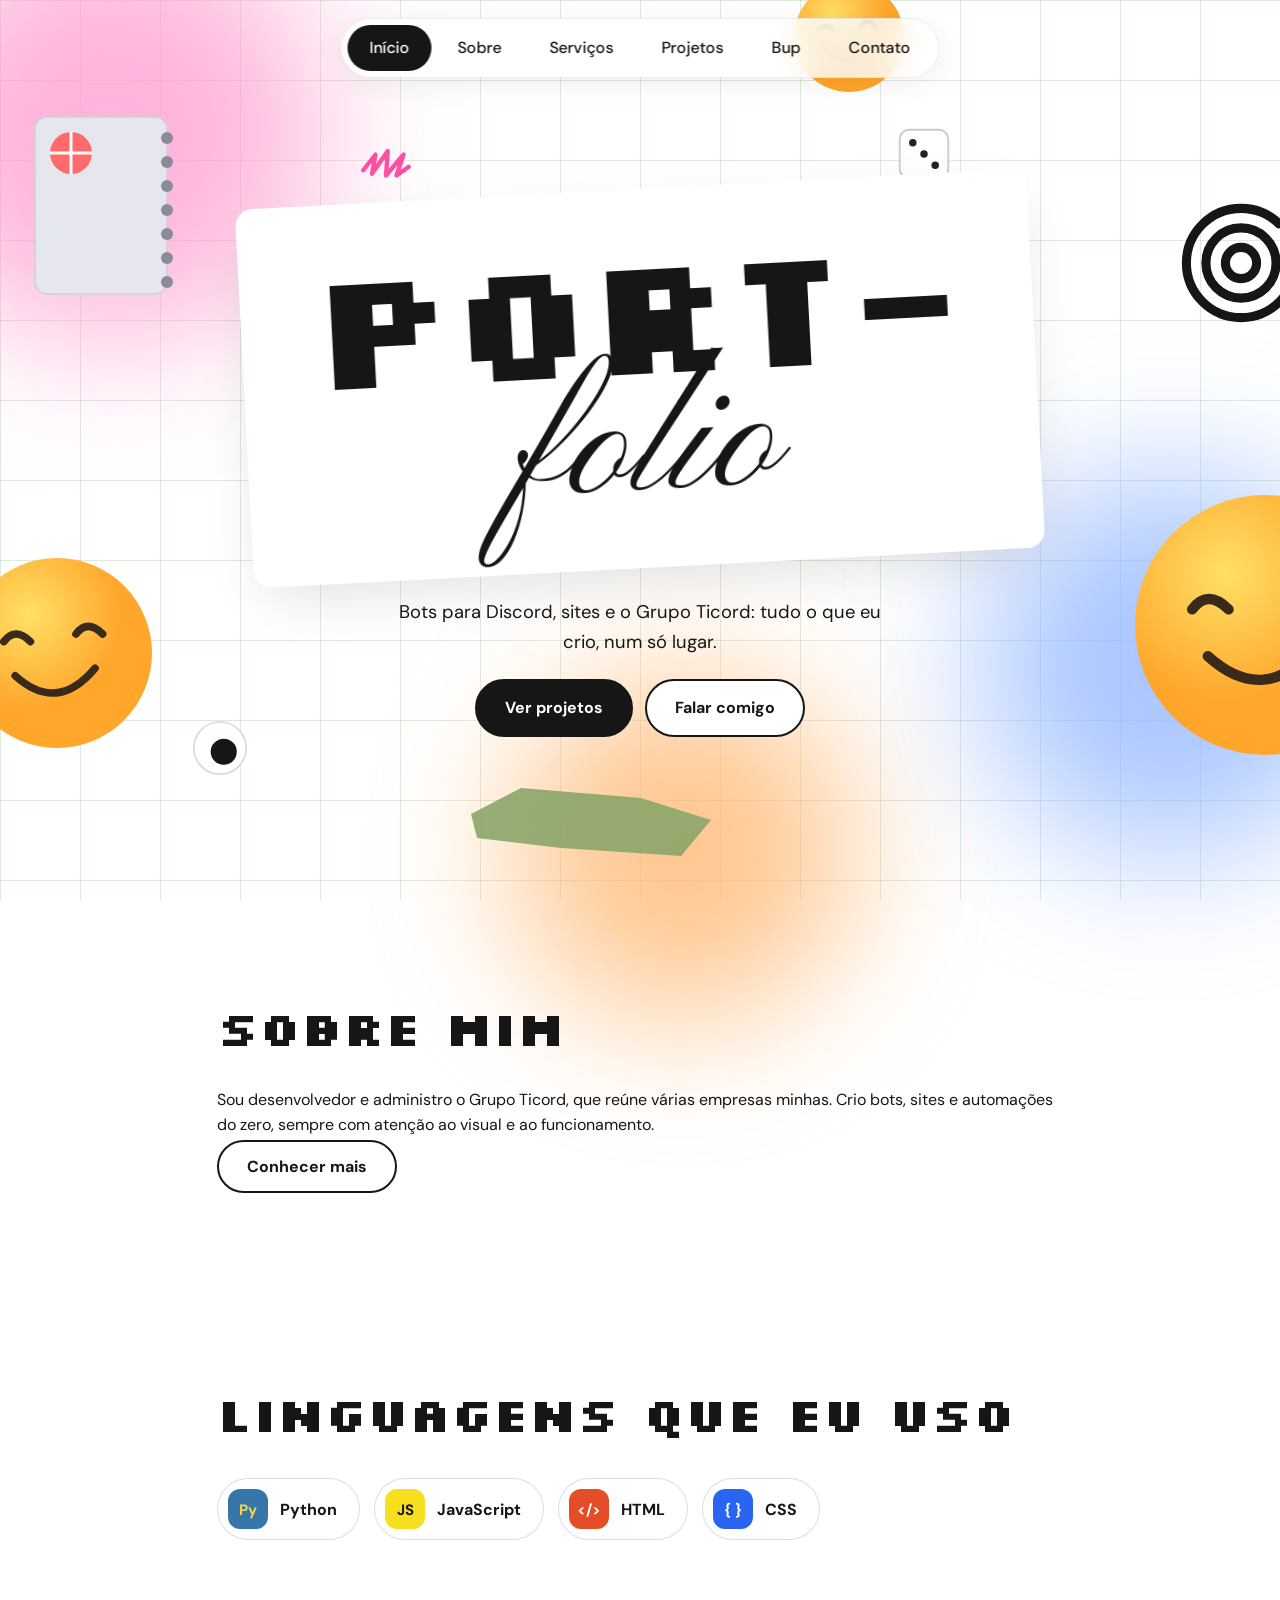
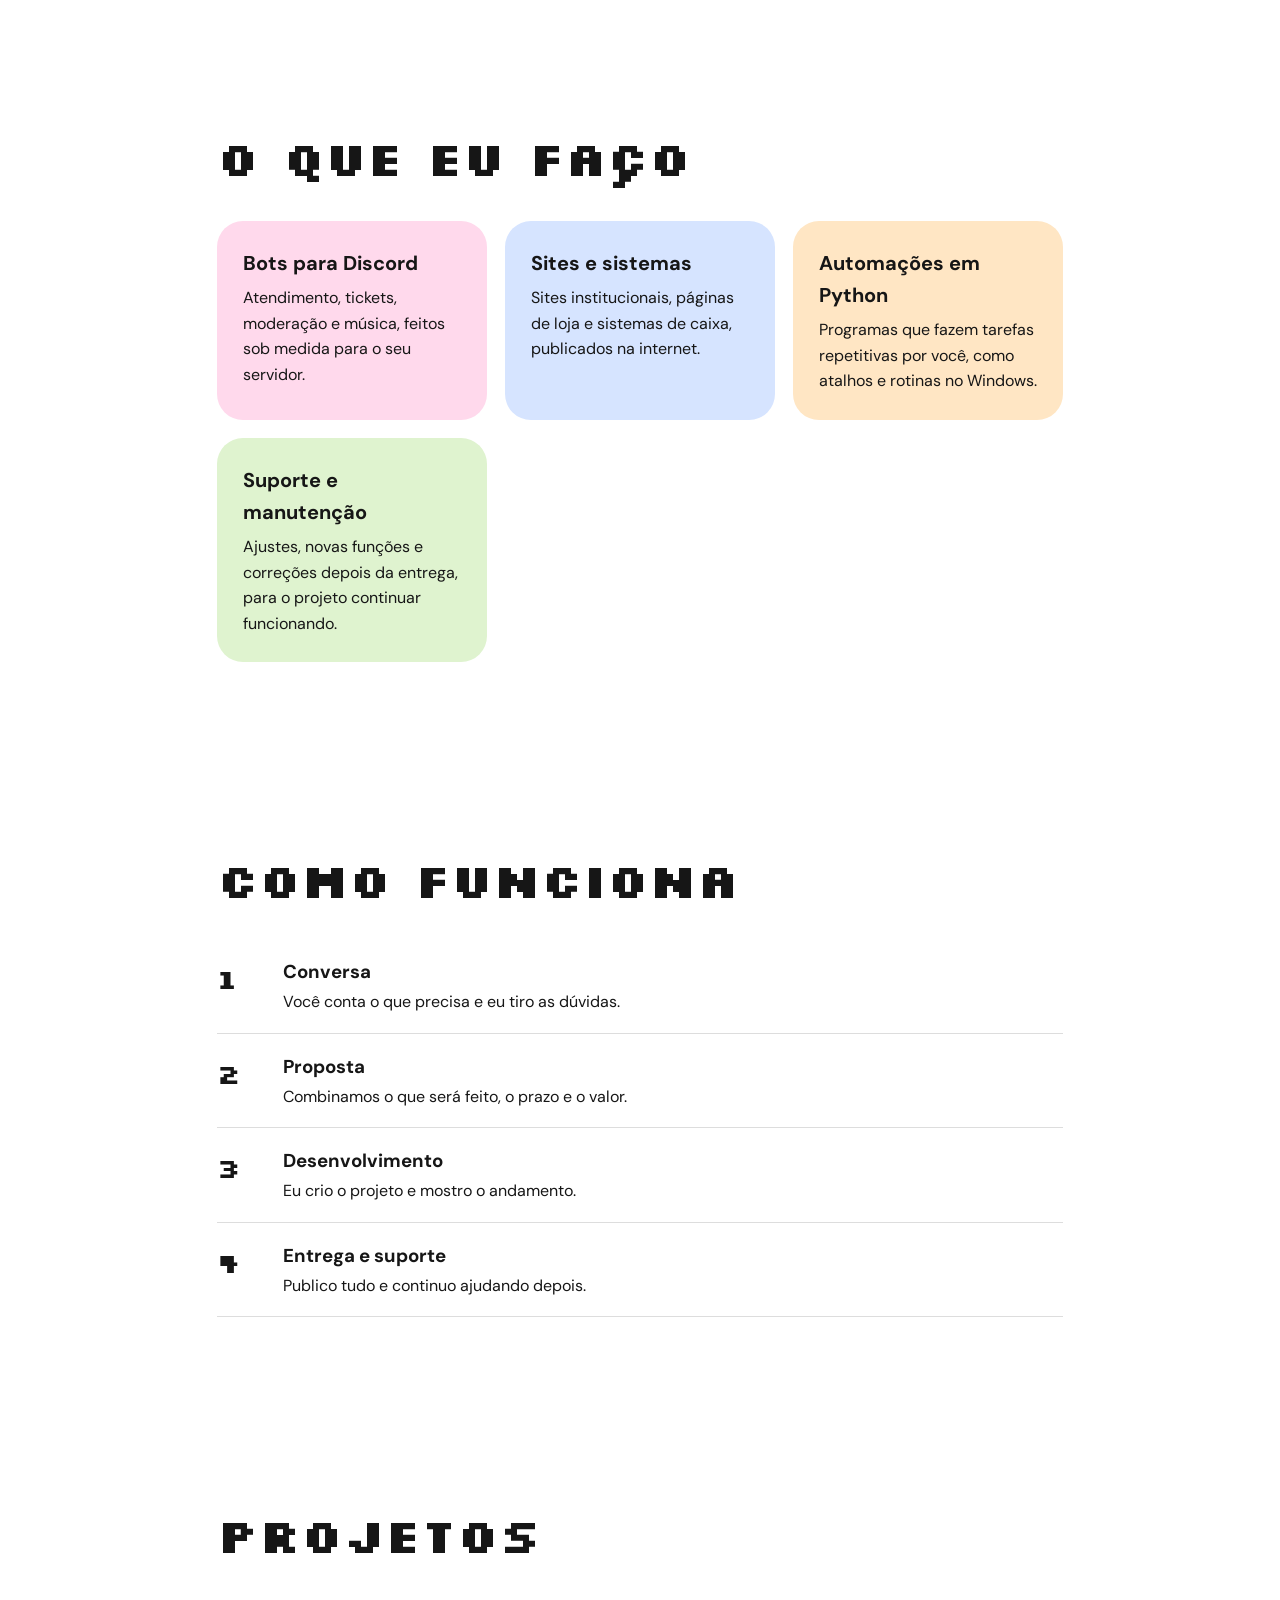
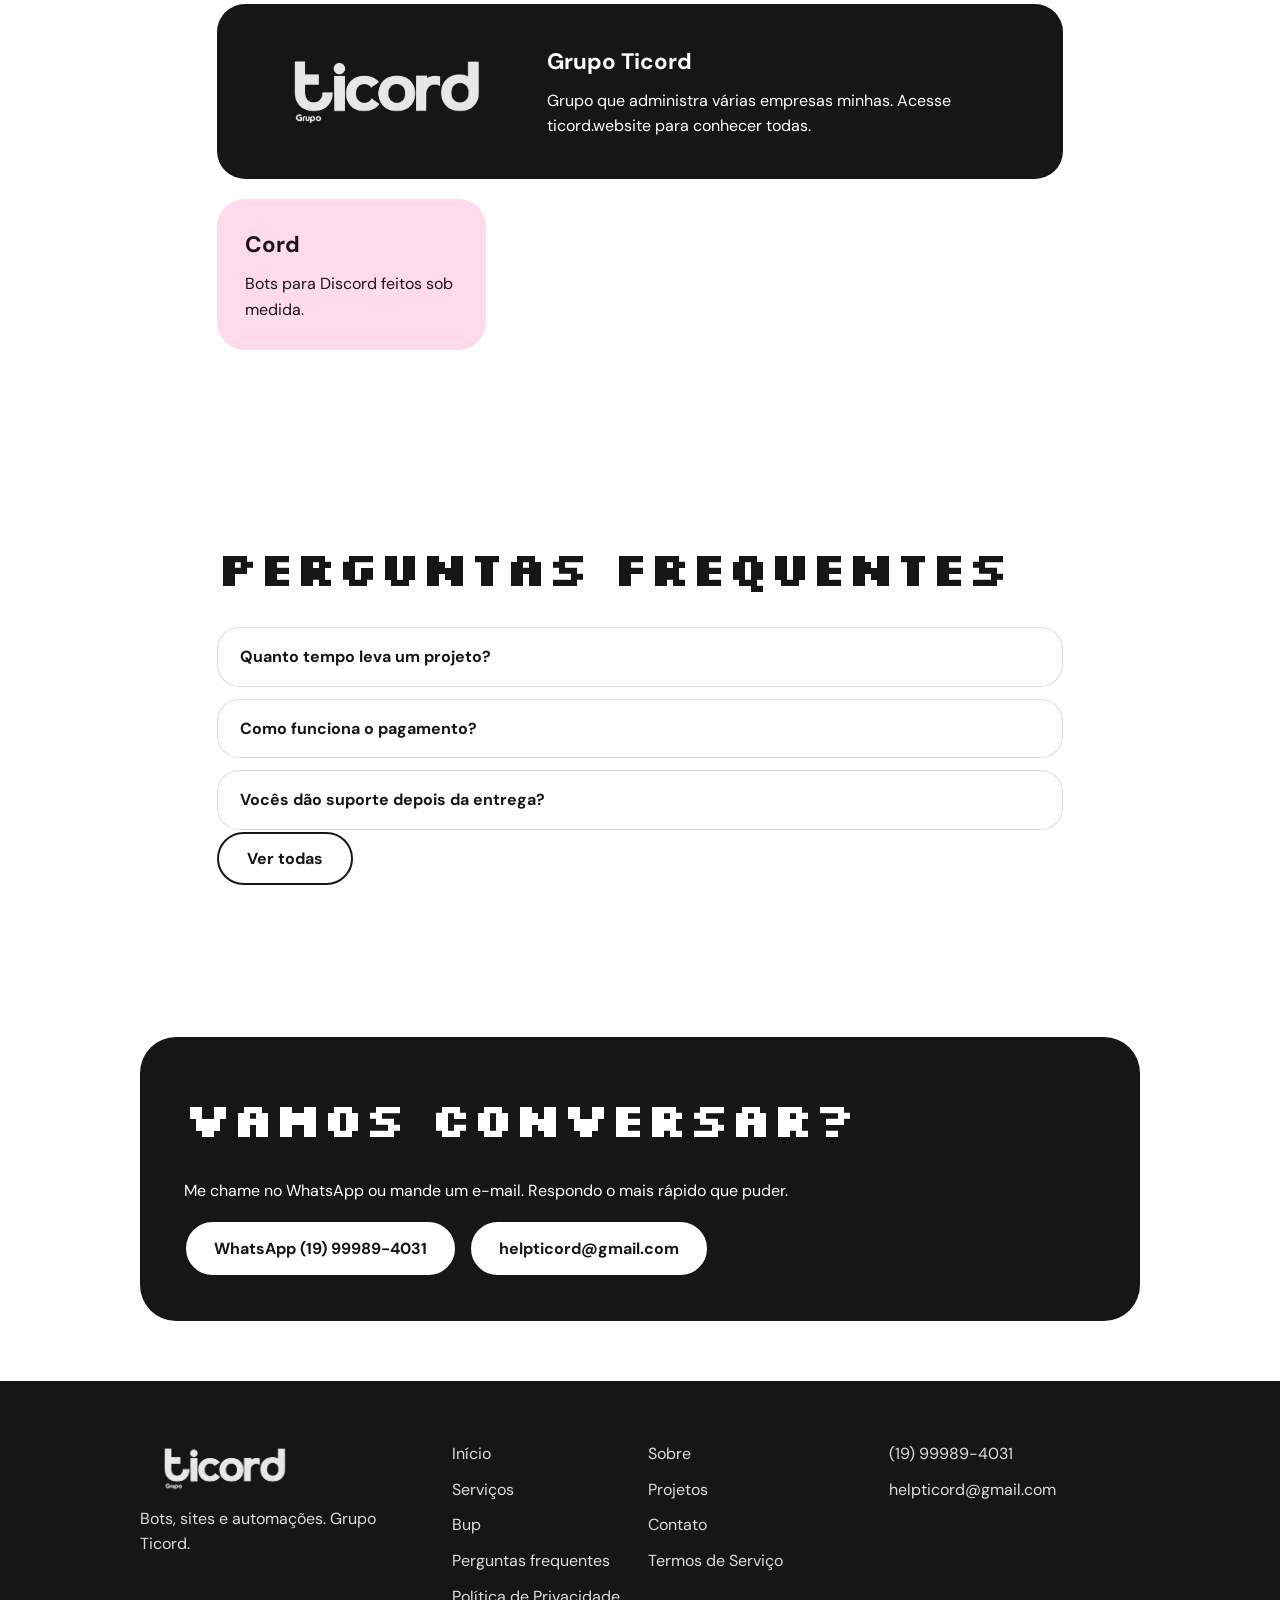
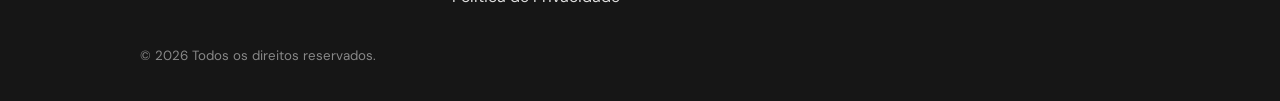
==== portfolio/index.html @ 2c202e74 "Add files via upload" ====
<!DOCTYPE html><html lang="pt-BR"><head><meta charset="utf-8"><meta name="viewport" content="width=device-width,initial-scale=1"><title>Portfólio</title><link rel="icon" type="image/svg+xml" href="favicon.svg">
<link rel="stylesheet" href="https://fonts.googleapis.com/css2?family=DM+Sans:wght@400;500;700&family=Pinyon+Script&family=Silkscreen:wght@400;700&display=swap"><link rel="stylesheet" href="style.css"></head><body>
<svg width="0" height="0" style="position:absolute"><defs><radialGradient id="gy" cx=".35" cy=".3"><stop offset="0" stop-color="#ffe066"/><stop offset="1" stop-color="#ffa62b"/></radialGradient></defs><symbol id="sm" viewBox="0 0 100 100"><circle cx="50" cy="50" r="50" fill="url(#gy)"/><g fill="none" stroke="#3a2a1a" stroke-width="4" stroke-linecap="round"><path d="M22 44q6-8 14 0M60 40q6-8 14 0M28 62q22 20 42-4"/></g></symbol></svg>
<header class="hero">
<svg class="fl" style="--w:110px;left:62%;top:-2%;--d:1.4;--t:.2s" viewBox="0 0 100 100"><use href="#sm" width="100" height="100"/></svg>
<svg class="fl" style="--w:190px;left:-3%;top:62%;--d:-1.2;--t:.4s;--r:-6deg" viewBox="0 0 100 100"><use href="#sm" width="100" height="100"/></svg>
<svg class="fl" style="--w:260px;right:-9%;top:55%;--d:1;--t:.6s" viewBox="0 0 100 100"><use href="#sm" width="100" height="100"/></svg>
<svg class="fl" style="--w:150px;left:2%;top:12%;--d:2;--t:.5s;--r:-10deg" viewBox="0 0 100 130"><rect x="6" y="6" width="88" height="118" rx="8" fill="#e6e6ee" stroke="#cfcfdc"/><g fill="#8a8a9a"><circle cx="94" cy="20" r="4"/><circle cx="94" cy="36" r="4"/><circle cx="94" cy="52" r="4"/><circle cx="94" cy="68" r="4"/><circle cx="94" cy="84" r="4"/><circle cx="94" cy="100" r="4"/><circle cx="94" cy="116" r="4"/></g><circle cx="30" cy="30" r="14" fill="#ff6b6b"/><path d="M30 16v28M16 30h28" stroke="#fff" stroke-width="2"/></svg>
<svg class="fl" style="--w:70px;left:28%;top:16%;--d:2.4;--t:.8s" viewBox="0 0 80 60"><path d="M6 30l14-18-4 22 18-26-2 28 20-24-8 24 14-10" fill="none" stroke="#ff4fa3" stroke-width="5" stroke-linecap="round" stroke-linejoin="round"/></svg>
<svg class="fl" style="--w:56px;left:70%;top:14%;--d:2;--t:.7s;--r:25deg" viewBox="0 0 60 60"><rect x="4" y="4" width="52" height="52" rx="10" fill="#fff" stroke="#ccc" stroke-width="2"/><g fill="#222"><circle cx="18" cy="18" r="4"/><circle cx="42" cy="42" r="4"/><circle cx="30" cy="30" r="4"/></g></svg>
<svg class="fl" style="--w:96px;left:68%;top:30%;--d:1.8;--t:.9s;--r:-12deg" viewBox="0 0 80 80"><rect x="6" y="6" width="68" height="68" rx="10" fill="#ffd23f" stroke="#e0a800" stroke-width="4"/><text x="40" y="58" font-size="46" font-weight="700" text-anchor="middle" fill="#fff" font-family="Silkscreen">?</text></svg>
<svg class="fl" style="--w:130px;right:-2%;top:22%;--d:-1.6;--t:1s" viewBox="0 0 100 100"><g fill="none" stroke="#161616" stroke-width="7" stroke-linecap="round"><circle cx="50" cy="50" r="42" stroke-dasharray="230 40"/><circle cx="50" cy="50" r="27"/><circle cx="50" cy="50" r="12"/></g></svg>
<svg class="fl" style="--w:56px;left:15%;top:80%;--d:2.2;--t:1.1s" viewBox="0 0 60 60"><circle cx="30" cy="30" r="28" fill="#fff" stroke="#ddd" stroke-width="2"/><circle cx="34" cy="34" r="14" fill="#161616"/></svg>
<svg class="fl" style="--w:260px;left:36%;bottom:4%;--d:1.2;--t:.9s;--r:-4deg" viewBox="0 0 260 90"><path d="M10 40l50-26 120 10 70 22-30 36-120-8-84-10z" fill="#8ba66a" opacity=".9"/></svg>
<div style="position:relative"><div class="sticker"><h1><span class="px">Port-</span><span class="sc">folio</span></h1></div>
<p class="sub">Bots para Discord, sites e o Grupo Ticord: tudo o que eu crio, num só lugar.</p>
<div class="btns"><a class="btn dk" href="projects.html">Ver projetos</a><a class="btn" href="contact.html">Falar comigo</a></div></div>
</header><section class="s"><h2>Sobre mim</h2><p>Sou desenvolvedor e administro o Grupo Ticord, que reúne várias empresas minhas. Crio bots, sites e automações do zero, sempre com atenção ao visual e ao funcionamento.</p><p><a class="btn" href="about.html">Conhecer mais</a></p></section><section class="s"><h2>Linguagens que eu uso</h2><div class="langs"><div class="lang"><svg viewBox="0 0 40 40"><rect width="40" height="40" rx="12" fill="#3776ab"/><text x="20" y="26" text-anchor="middle" font-size="15" font-weight="700" fill="#ffd43b" font-family="DM Sans">Py</text></svg>Python</div><div class="lang"><svg viewBox="0 0 40 40"><rect width="40" height="40" rx="12" fill="#f7df1e"/><text x="20" y="26" text-anchor="middle" font-size="15" font-weight="700" fill="#161616" font-family="DM Sans">JS</text></svg>JavaScript</div><div class="lang"><svg viewBox="0 0 40 40"><rect width="40" height="40" rx="12" fill="#e44d26"/><text x="20" y="26" text-anchor="middle" font-size="15" font-weight="700" fill="#fff" font-family="DM Sans">&lt;/&gt;</text></svg>HTML</div><div class="lang"><svg viewBox="0 0 40 40"><rect width="40" height="40" rx="12" fill="#2965f1"/><text x="20" y="26" text-anchor="middle" font-size="15" font-weight="700" fill="#fff" font-family="DM Sans">{ }</text></svg>CSS</div></div></section><section class="s"><h2>O que eu faço</h2><div class="g"><div class="box c1"><h3>Bots para Discord</h3><p>Atendimento, tickets, moderação e música, feitos sob medida para o seu servidor.</p></div><div class="box c2"><h3>Sites e sistemas</h3><p>Sites institucionais, páginas de loja e sistemas de caixa, publicados na internet.</p></div><div class="box c3"><h3>Automações em Python</h3><p>Programas que fazem tarefas repetitivas por você, como atalhos e rotinas no Windows.</p></div><div class="box c4"><h3>Suporte e manutenção</h3><p>Ajustes, novas funções e correções depois da entrega, para o projeto continuar funcionando.</p></div></div></section><section class="s"><h2>Como funciona</h2><div class="step"><b>1</b><div><h3>Conversa</h3><p>Você conta o que precisa e eu tiro as dúvidas.</p></div></div><div class="step"><b>2</b><div><h3>Proposta</h3><p>Combinamos o que será feito, o prazo e o valor.</p></div></div><div class="step"><b>3</b><div><h3>Desenvolvimento</h3><p>Eu crio o projeto e mostro o andamento.</p></div></div><div class="step"><b>4</b><div><h3>Entrega e suporte</h3><p>Publico tudo e continuo ajudando depois.</p></div></div></section><section class="s"><h2>Projetos</h2><div class="cards"><a class="card big" href="https://ticord.website" target="_blank" rel="noopener"><img src="ticord.png" alt="Grupo Ticord"><div><h3>Grupo Ticord</h3><p>Grupo que administra várias empresas minhas. Acesse ticord.website para conhecer todas.</p></div></a><a class="card c1" href="#"><h3>Cord</h3><p>Bots para Discord feitos sob medida.</p></a></div></section><section class="s"><h2>Perguntas frequentes</h2><details><summary>Quanto tempo leva um projeto?</summary><p>Depende do tamanho. Um bot simples pode ficar pronto em poucos dias, e um site completo leva mais tempo. O prazo é combinado antes de começar.</p></details><details><summary>Como funciona o pagamento?</summary><p>Valores e forma de pagamento são combinados na proposta, antes do início do trabalho.</p></details><details><summary>Vocês dão suporte depois da entrega?</summary><p>Sim. Faço ajustes e correções depois da entrega, e novas funções podem ser combinadas à parte.</p></details><p><a class="btn" href="faq.html">Ver todas</a></p></section><div class="band"><h2>Vamos conversar?</h2><p>Me chame no WhatsApp ou mande um e-mail. Respondo o mais rápido que puder.</p><div class="btns" style="justify-content:flex-start"><a class="btn" href="https://wa.me/5519999894031">WhatsApp (19) 99989-4031</a><a class="btn" href="mailto:helpticord@gmail.com">helpticord@gmail.com</a></div></div><script src="script.js"></script></body></html>
---- portfolio/style.css ----
:root{--ink:#161616;--p:#ff7ab8;--o:#ffa04d;--b:#7aa5ff;--y:#ffd23f}
*{box-sizing:border-box}html{scroll-behavior:auto}
body{margin:0;font-family:'DM Sans',sans-serif;color:var(--ink);background:#fff;overflow-x:hidden;line-height:1.6}
body.hc,body.hc *{cursor:none!important}
.grid{position:fixed;inset:0;z-index:-2;background:linear-gradient(#1612 1px,transparent 1px) 0 0/80px 80px,linear-gradient(90deg,#1612 1px,transparent 1px) 0 0/80px 80px,#fff}
.blob{position:fixed;z-index:-1;border-radius:50%;filter:blur(70px);opacity:.75;animation:drift 14s ease-in-out infinite alternate}
@keyframes drift{to{transform:translate(60px,-40px) scale(1.15)}}
nav.pill{position:fixed;top:18px;left:50%;transform:translateX(-50%);z-index:1000;display:flex;gap:4px;padding:6px;border-radius:999px;background:#fffc;backdrop-filter:blur(14px);box-shadow:0 6px 30px #0001;border:1px solid #0001}
nav.pill a{padding:10px 22px;border-radius:999px;color:var(--ink);text-decoration:none;font-weight:500;transition:background .25s,color .25s}
nav.pill a:hover{background:#0001}nav.pill a.on{background:var(--ink);color:#fff}
.hero{min-height:100vh;position:relative;display:grid;place-items:center;overflow:hidden;text-align:center;padding:100px 5vw 60px}
.fl{position:absolute;width:var(--w,80px);height:auto;translate:calc(var(--mx,0px)*var(--d,1)) calc(var(--my,0px)*var(--d,1));animation:fl 6s ease-in-out infinite;pointer-events:none;opacity:0;animation-name:pop,fl;animation-duration:.9s,6s;animation-delay:var(--t,0s),calc(var(--t,0s) + .9s);animation-fill-mode:forwards,none}
@keyframes pop{from{opacity:0;scale:.3}to{opacity:1;scale:1}}
@keyframes fl{50%{transform:translateY(-16px) rotate(var(--r,6deg))}}
.sticker{position:relative;background:#fff;padding:36px 56px 30px;transform:rotate(-3deg);border-radius:6px;box-shadow:0 0 0 14px #fff,0 20px 60px #0002;animation:drop 1s cubic-bezier(.2,1.4,.4,1) both}
@keyframes drop{from{opacity:0;transform:rotate(-12deg) translateY(-80px)}}
.sticker h1{margin:0;line-height:.85;font-weight:400}
.px{font-family:'Silkscreen',monospace;font-weight:700;font-size:clamp(64px,13vw,170px);letter-spacing:-.04em}
.sc{font-family:'Pinyon Script',cursive;font-size:clamp(70px,14vw,180px);display:block;margin-top:-.05em}
.sub{margin:44px auto 22px;max-width:520px;font-size:1.15rem;position:relative}
.btns{display:flex;gap:12px;justify-content:center;flex-wrap:wrap;position:relative}
.btn{padding:14px 28px;border-radius:999px;border:2px solid var(--ink);text-decoration:none;color:var(--ink);font-weight:700;background:#fff;transition:transform .25s,background .25s,color .25s}
.btn:hover{transform:scale(1.06)}.btn.dk{background:var(--ink);color:#fff}
section.s{padding:90px 6vw;max-width:1000px;margin:auto}
h2{font-family:'Silkscreen',monospace;font-size:clamp(28px,5vw,48px);margin:0 0 20px;font-weight:700}
.langs{display:flex;flex-wrap:wrap;gap:14px;margin-top:26px}
.lang{display:flex;align-items:center;gap:12px;padding:10px 22px 10px 10px;border-radius:999px;background:#fffd;border:1px solid #0002;font-weight:700}
.lang svg{width:40px;height:40px}
.page{max-width:900px;margin:auto;padding:140px 6vw 90px}
.page h1{font-family:'Silkscreen',monospace;font-size:clamp(34px,6vw,60px);margin:0 0 16px}
.page h3{margin:34px 0 6px;font-size:1.2rem}.page p,.page li{max-width:70ch}
.cards{display:grid;grid-template-columns:repeat(auto-fit,minmax(250px,1fr));gap:20px;margin-top:30px}
.card{border-radius:28px;padding:28px;text-decoration:none;color:var(--ink);transition:transform .3s;display:block}
.card:hover{transform:translateY(-6px) rotate(-1deg)}
.card h3{margin:0 0 8px;font-size:1.4rem}.card p{margin:0}
.card.big{grid-column:1/-1;background:var(--ink);color:#fff;padding:40px;display:flex;gap:30px;align-items:center;flex-wrap:wrap}
.card.big img{width:min(260px,60%);height:auto}.card.big div{flex:1;min-width:240px}
.c1{background:#ffd9ec}.c2{background:#d6e4ff}.c3{background:#ffe6c4}
form{display:grid;gap:14px;margin-top:26px}
input,textarea{font:inherit;padding:16px 20px;border-radius:22px;border:2px solid var(--ink);background:#fff}
textarea{min-height:150px;resize:vertical}
.fw{max-width:1000px;margin:auto;display:flex;justify-content:space-between;gap:30px;flex-wrap:wrap;align-items:center}
footer img{width:170px;display:block;transition:transform .3s}footer a:hover img{transform:scale(1.05)}
footer ul{list-style:none;margin:0;padding:0;display:flex;gap:10px 26px;flex-wrap:wrap}
footer ul a{color:#ddd;text-decoration:none}footer ul a:hover{color:#fff;text-decoration:underline}
footer small{display:block;max-width:1000px;margin:36px auto 0;color:#888}
a:focus-visible,input:focus-visible,textarea:focus-visible{outline:3px solid var(--b);outline-offset:3px}
@media(max-width:640px){nav.pill a{padding:9px 14px}.sticker{padding:24px 28px}}
@media(prefers-reduced-motion:reduce){*{animation:none!important}.fl{opacity:1}}
.dot{position:fixed;left:-8px;top:-8px;width:16px;height:16px;border-radius:50%;background:#161616;pointer-events:none;z-index:999;transition:scale .2s}
body{min-height:100vh;display:flex;flex-direction:column}
.hero,section.s,.page,.band{width:100%}
footer{background:#161616;color:#ddd;padding:60px 6vw 34px;margin-top:auto}
.g{display:grid;grid-template-columns:repeat(auto-fit,minmax(230px,1fr));gap:18px;margin-top:24px}
.box{border-radius:26px;padding:26px}.box h3{margin:0 0 6px;font-size:1.25rem}.box p{margin:0}
.c4{background:#dff3cf}
.step{display:flex;gap:18px;align-items:flex-start;padding:18px 0;border-bottom:1px solid #0002}
.step b{font-family:'Silkscreen',monospace;font-size:1.7rem;min-width:48px}.step h3{margin:0}.step p{margin:2px 0 0}
details{border-radius:22px;background:#fffd;border:1px solid #0002;padding:16px 22px;margin-top:12px}
summary{font-weight:700;list-style:none}summary::-webkit-details-marker{display:none}details p{margin:10px 0 0}
.band{background:#161616;color:#fff;border-radius:36px;padding:44px;max-width:1000px;margin:60px auto}
.band h2{margin-top:0}.band a{color:#fff}.band .btn{color:#161616}
.ct{display:flex;gap:18px;align-items:center;text-decoration:none;color:var(--ink)}
.ct svg{width:46px;height:46px;flex:none}.ct b{display:block}
.fc{color:#ddd;text-decoration:none}.fw>div{max-width:260px}.fw p{margin:10px 0 0}
.dot{pointer-events:none!important;opacity:0;transition:opacity .2s}.dot.on{opacity:1}
.fw{display:grid;grid-template-columns:1.1fr 1.6fr 1fr;gap:36px;align-items:start}
.fw>div{max-width:none}
.fw ul{display:grid;grid-template-columns:repeat(2,auto);gap:10px 28px;justify-content:start}
@media(max-width:760px){.fw{grid-template-columns:1fr}}
.page,section.s{margin:0 auto}
footer{margin-top:auto}
main.page{flex:1 0 auto}
nav.pill{width:max-content;max-width:calc(100vw - 12px);overflow-x:auto;scrollbar-width:none}nav.pill::-webkit-scrollbar{display:none}
@media(max-width:520px){nav.pill a{padding:9px 11px;font-size:.88rem}}
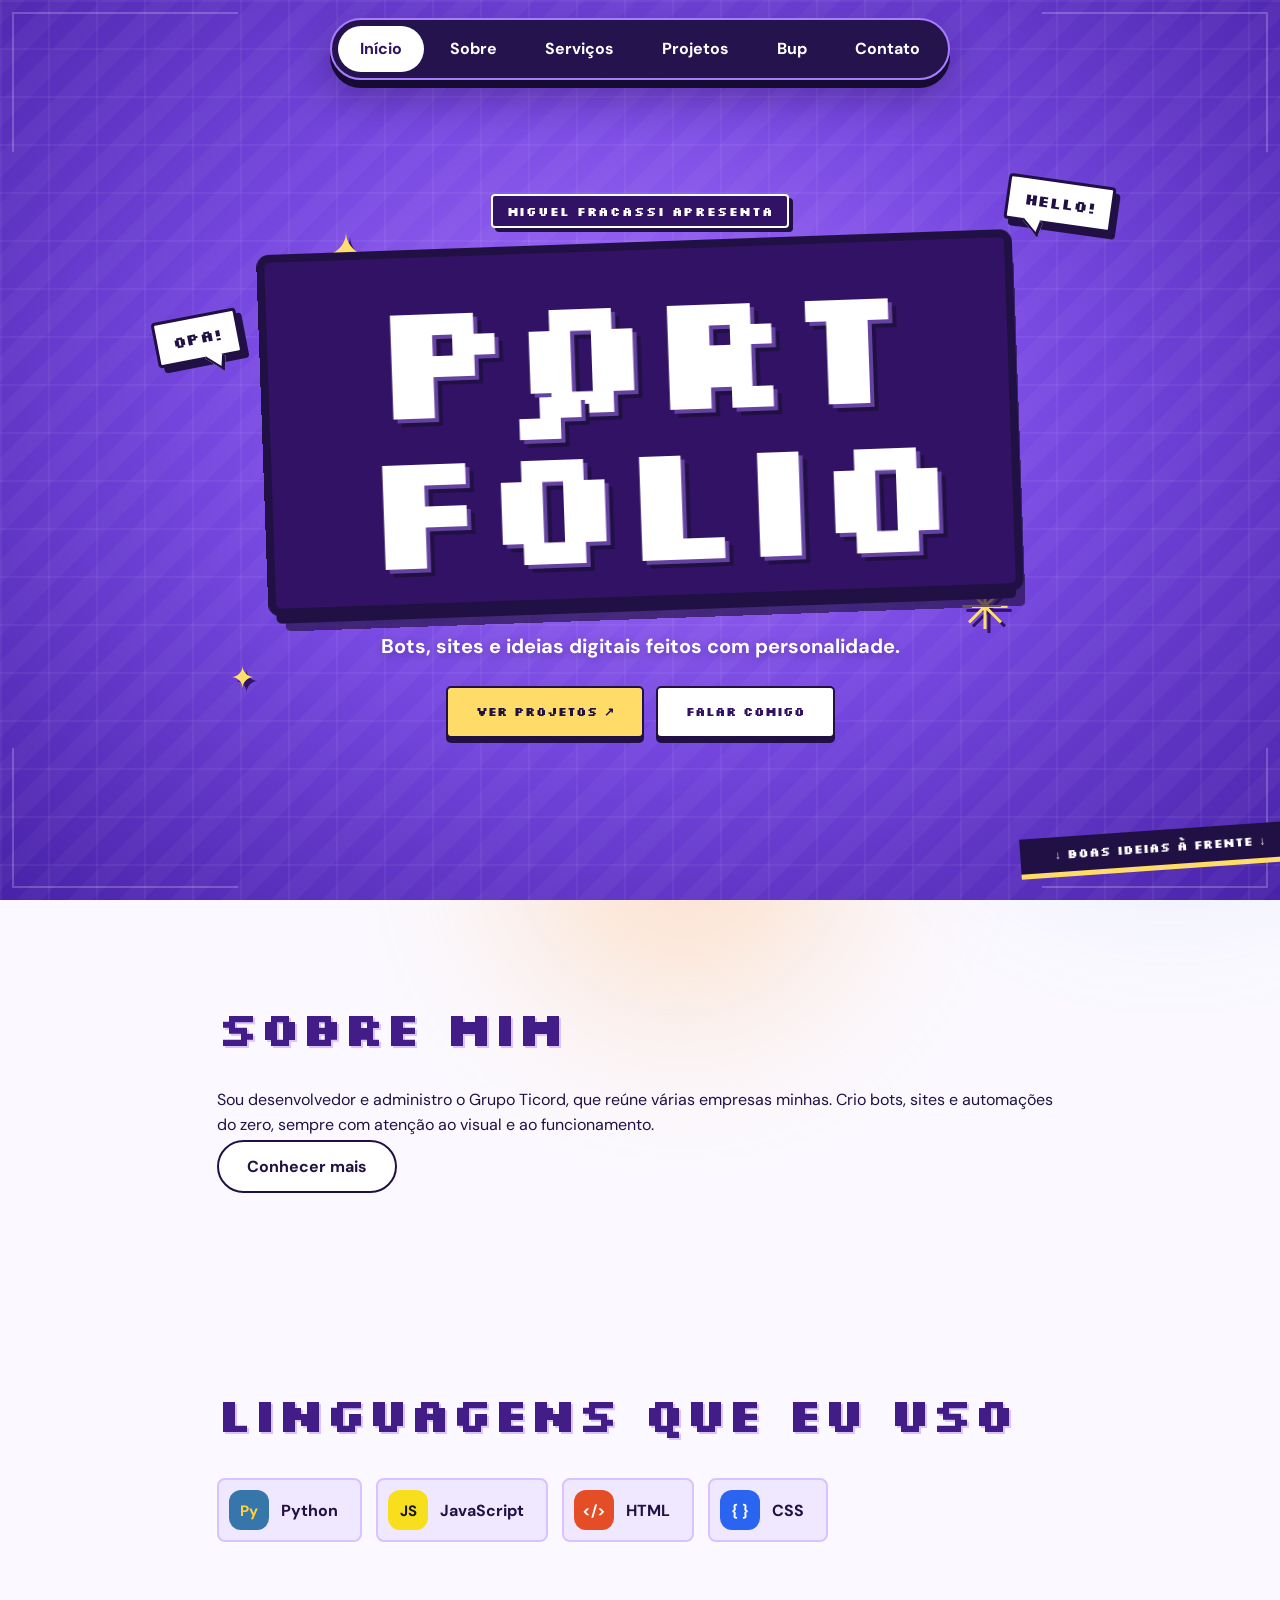
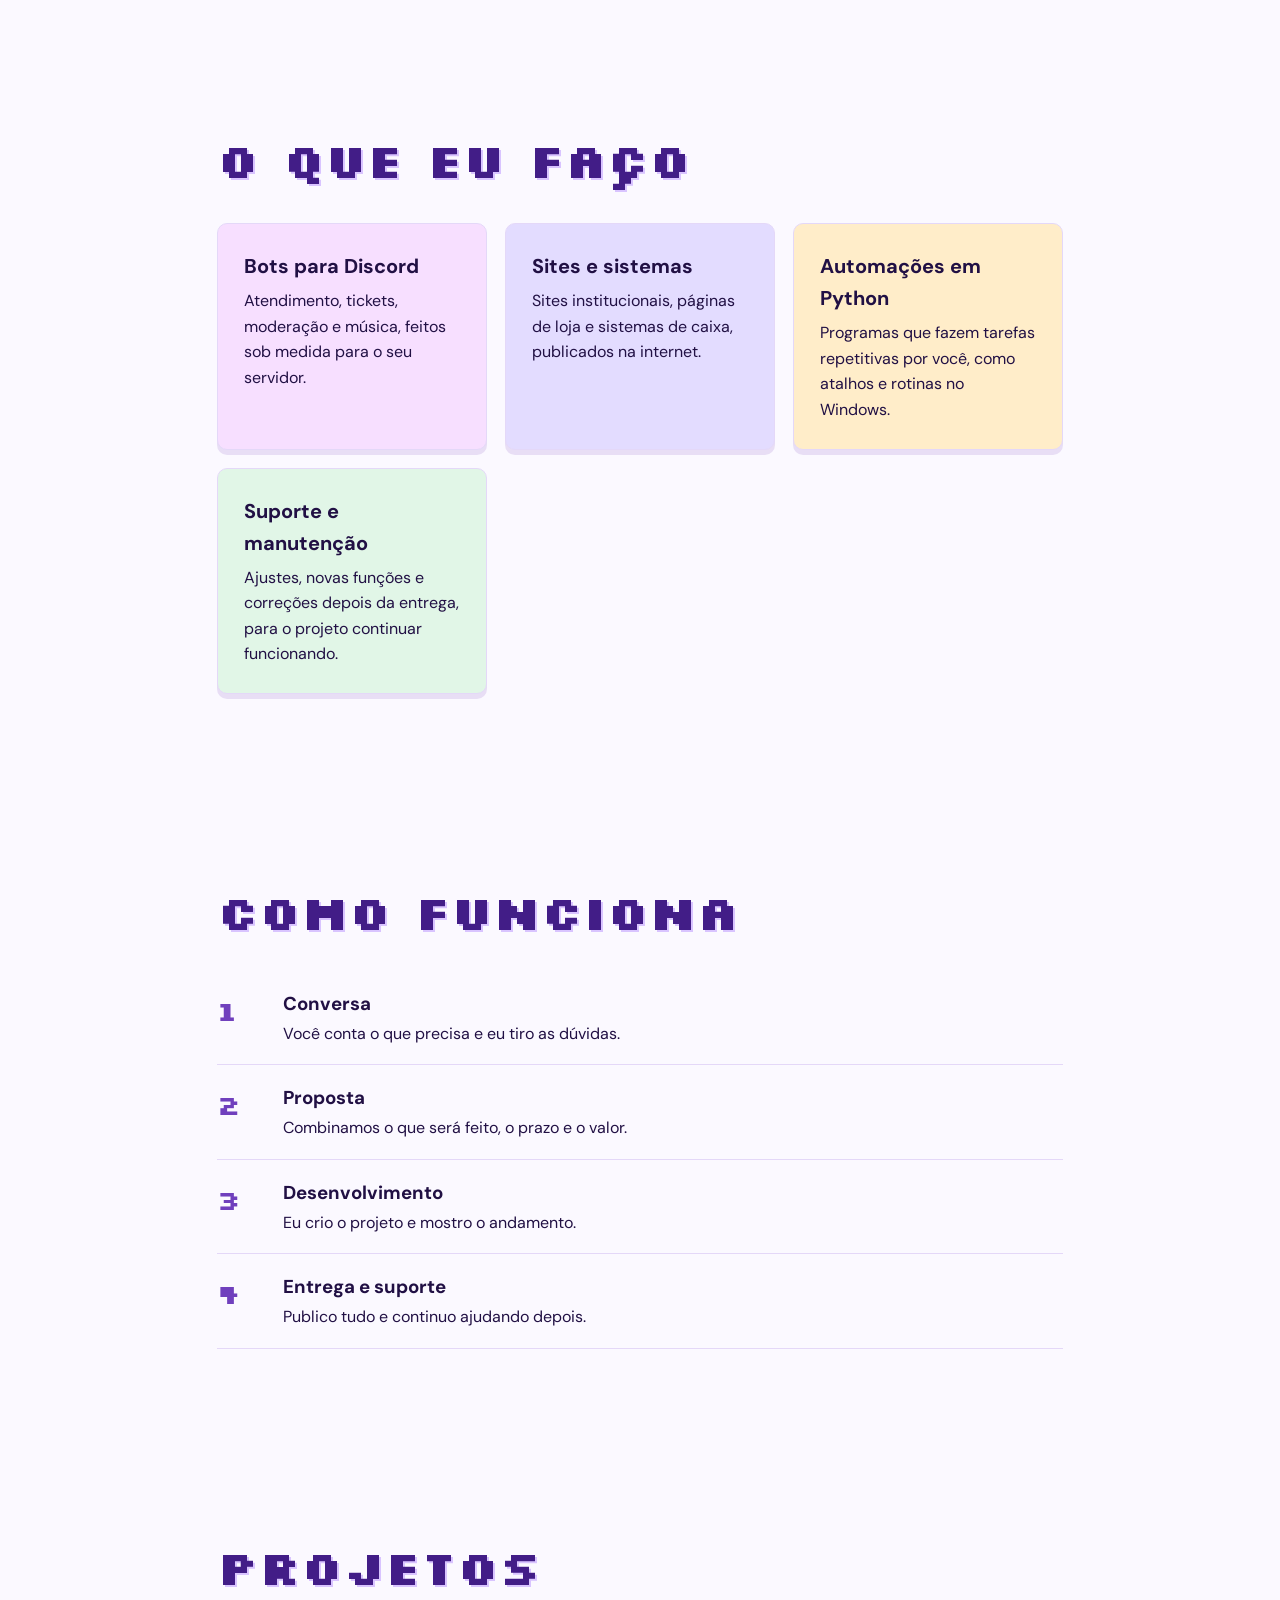
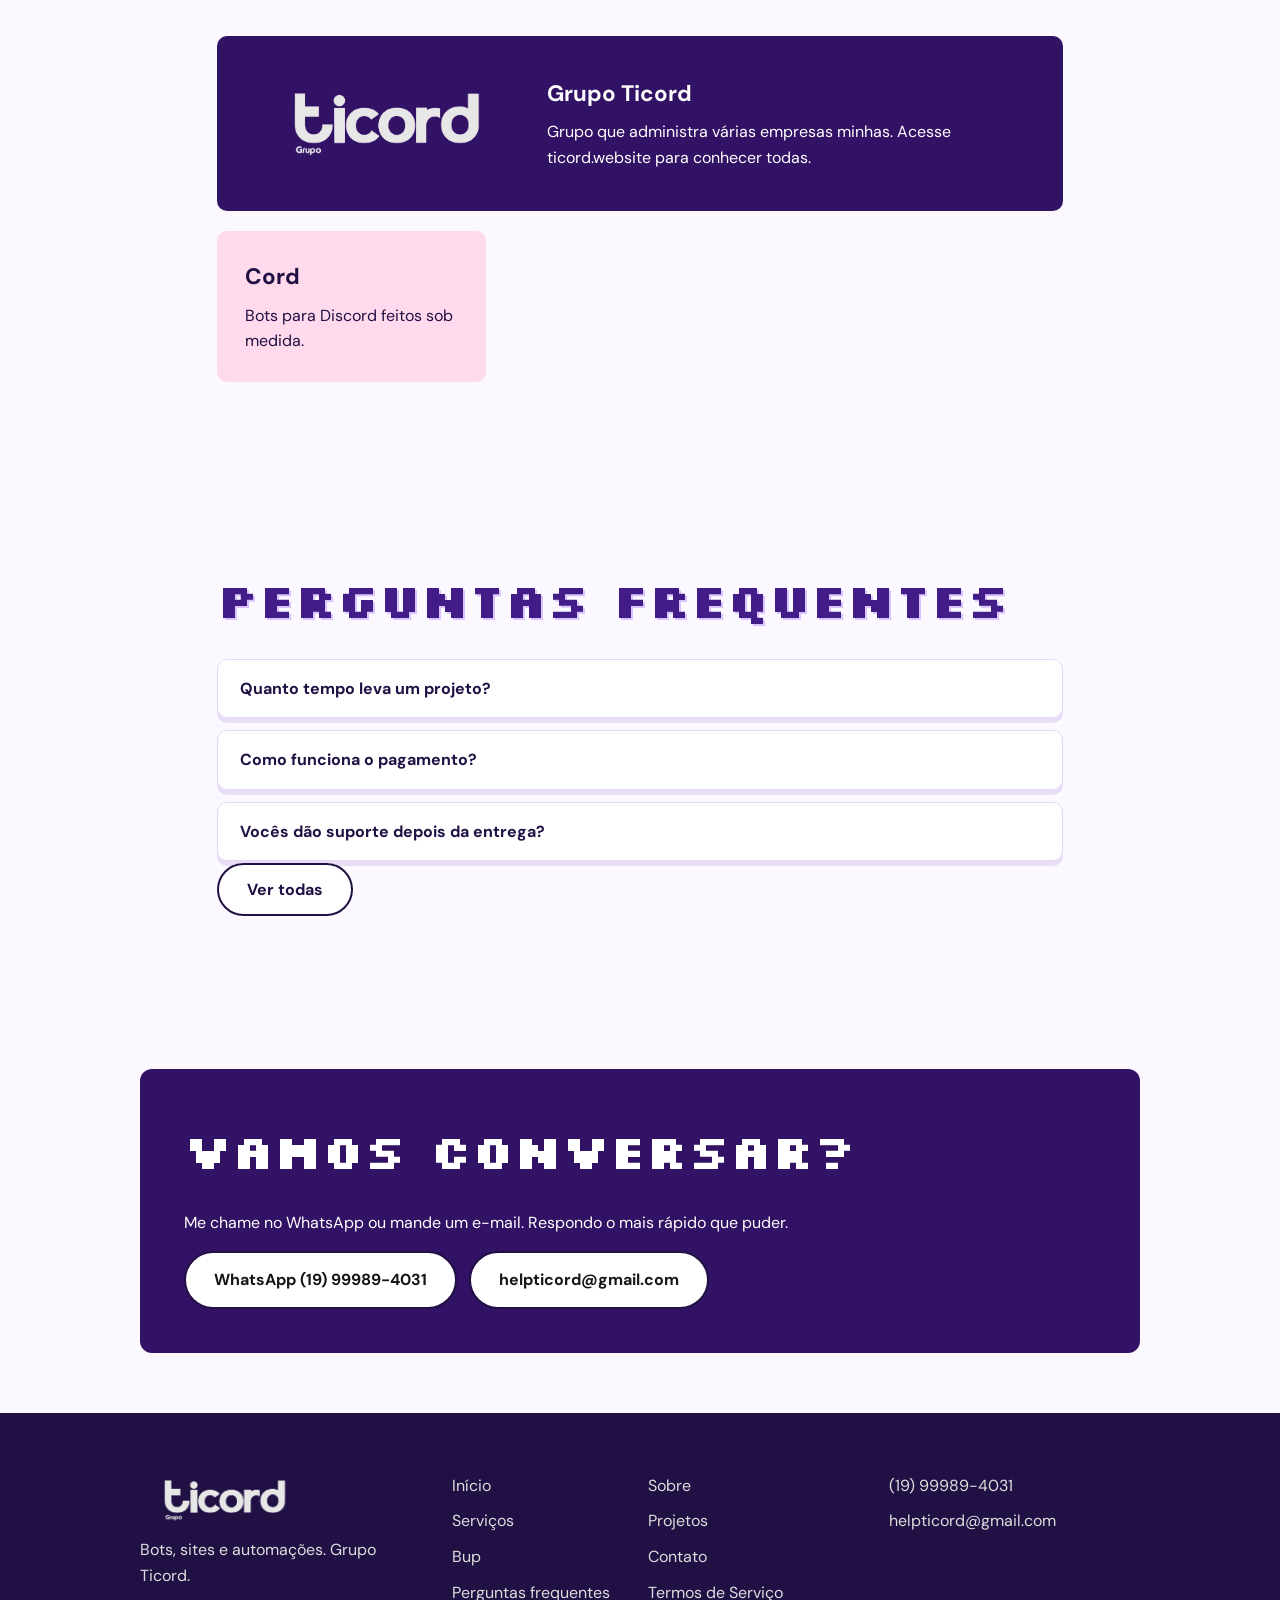
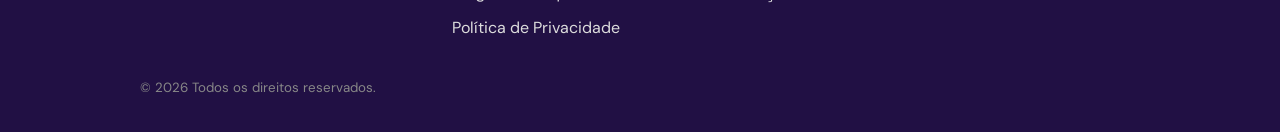
==== commit bbd1c228: "Redesign portfolio hero in purple arcade style" ====
--- a/portfolio/index.html
+++ b/portfolio/index.html
@@ -1,18 +1,10 @@
 <!DOCTYPE html><html lang="pt-BR"><head><meta charset="utf-8"><meta name="viewport" content="width=device-width,initial-scale=1"><title>Portfólio</title><link rel="icon" type="image/svg+xml" href="favicon.svg">
 <link rel="stylesheet" href="https://fonts.googleapis.com/css2?family=DM+Sans:wght@400;500;700&family=Pinyon+Script&family=Silkscreen:wght@400;700&display=swap"><link rel="stylesheet" href="style.css"></head><body>
-<svg width="0" height="0" style="position:absolute"><defs><radialGradient id="gy" cx=".35" cy=".3"><stop offset="0" stop-color="#ffe066"/><stop offset="1" stop-color="#ffa62b"/></radialGradient></defs><symbol id="sm" viewBox="0 0 100 100"><circle cx="50" cy="50" r="50" fill="url(#gy)"/><g fill="none" stroke="#3a2a1a" stroke-width="4" stroke-linecap="round"><path d="M22 44q6-8 14 0M60 40q6-8 14 0M28 62q22 20 42-4"/></g></symbol></svg>
 <header class="hero">
-<svg class="fl" style="--w:110px;left:62%;top:-2%;--d:1.4;--t:.2s" viewBox="0 0 100 100"><use href="#sm" width="100" height="100"/></svg>
-<svg class="fl" style="--w:190px;left:-3%;top:62%;--d:-1.2;--t:.4s;--r:-6deg" viewBox="0 0 100 100"><use href="#sm" width="100" height="100"/></svg>
-<svg class="fl" style="--w:260px;right:-9%;top:55%;--d:1;--t:.6s" viewBox="0 0 100 100"><use href="#sm" width="100" height="100"/></svg>
-<svg class="fl" style="--w:150px;left:2%;top:12%;--d:2;--t:.5s;--r:-10deg" viewBox="0 0 100 130"><rect x="6" y="6" width="88" height="118" rx="8" fill="#e6e6ee" stroke="#cfcfdc"/><g fill="#8a8a9a"><circle cx="94" cy="20" r="4"/><circle cx="94" cy="36" r="4"/><circle cx="94" cy="52" r="4"/><circle cx="94" cy="68" r="4"/><circle cx="94" cy="84" r="4"/><circle cx="94" cy="100" r="4"/><circle cx="94" cy="116" r="4"/></g><circle cx="30" cy="30" r="14" fill="#ff6b6b"/><path d="M30 16v28M16 30h28" stroke="#fff" stroke-width="2"/></svg>
-<svg class="fl" style="--w:70px;left:28%;top:16%;--d:2.4;--t:.8s" viewBox="0 0 80 60"><path d="M6 30l14-18-4 22 18-26-2 28 20-24-8 24 14-10" fill="none" stroke="#ff4fa3" stroke-width="5" stroke-linecap="round" stroke-linejoin="round"/></svg>
-<svg class="fl" style="--w:56px;left:70%;top:14%;--d:2;--t:.7s;--r:25deg" viewBox="0 0 60 60"><rect x="4" y="4" width="52" height="52" rx="10" fill="#fff" stroke="#ccc" stroke-width="2"/><g fill="#222"><circle cx="18" cy="18" r="4"/><circle cx="42" cy="42" r="4"/><circle cx="30" cy="30" r="4"/></g></svg>
-<svg class="fl" style="--w:96px;left:68%;top:30%;--d:1.8;--t:.9s;--r:-12deg" viewBox="0 0 80 80"><rect x="6" y="6" width="68" height="68" rx="10" fill="#ffd23f" stroke="#e0a800" stroke-width="4"/><text x="40" y="58" font-size="46" font-weight="700" text-anchor="middle" fill="#fff" font-family="Silkscreen">?</text></svg>
-<svg class="fl" style="--w:130px;right:-2%;top:22%;--d:-1.6;--t:1s" viewBox="0 0 100 100"><g fill="none" stroke="#161616" stroke-width="7" stroke-linecap="round"><circle cx="50" cy="50" r="42" stroke-dasharray="230 40"/><circle cx="50" cy="50" r="27"/><circle cx="50" cy="50" r="12"/></g></svg>
-<svg class="fl" style="--w:56px;left:15%;top:80%;--d:2.2;--t:1.1s" viewBox="0 0 60 60"><circle cx="30" cy="30" r="28" fill="#fff" stroke="#ddd" stroke-width="2"/><circle cx="34" cy="34" r="14" fill="#161616"/></svg>
-<svg class="fl" style="--w:260px;left:36%;bottom:4%;--d:1.2;--t:.9s;--r:-4deg" viewBox="0 0 260 90"><path d="M10 40l50-26 120 10 70 22-30 36-120-8-84-10z" fill="#8ba66a" opacity=".9"/></svg>
-<div style="position:relative"><div class="sticker"><h1><span class="px">Port-</span><span class="sc">folio</span></h1></div>
-<p class="sub">Bots para Discord, sites e o Grupo Ticord: tudo o que eu crio, num só lugar.</p>
-<div class="btns"><a class="btn dk" href="projects.html">Ver projetos</a><a class="btn" href="contact.html">Falar comigo</a></div></div>
-</header><section class="s"><h2>Sobre mim</h2><p>Sou desenvolvedor e administro o Grupo Ticord, que reúne várias empresas minhas. Crio bots, sites e automações do zero, sempre com atenção ao visual e ao funcionamento.</p><p><a class="btn" href="about.html">Conhecer mais</a></p></section><section class="s"><h2>Linguagens que eu uso</h2><div class="langs"><div class="lang"><svg viewBox="0 0 40 40"><rect width="40" height="40" rx="12" fill="#3776ab"/><text x="20" y="26" text-anchor="middle" font-size="15" font-weight="700" fill="#ffd43b" font-family="DM Sans">Py</text></svg>Python</div><div class="lang"><svg viewBox="0 0 40 40"><rect width="40" height="40" rx="12" fill="#f7df1e"/><text x="20" y="26" text-anchor="middle" font-size="15" font-weight="700" fill="#161616" font-family="DM Sans">JS</text></svg>JavaScript</div><div class="lang"><svg viewBox="0 0 40 40"><rect width="40" height="40" rx="12" fill="#e44d26"/><text x="20" y="26" text-anchor="middle" font-size="15" font-weight="700" fill="#fff" font-family="DM Sans">&lt;/&gt;</text></svg>HTML</div><div class="lang"><svg viewBox="0 0 40 40"><rect width="40" height="40" rx="12" fill="#2965f1"/><text x="20" y="26" text-anchor="middle" font-size="15" font-weight="700" fill="#fff" font-family="DM Sans">{ }</text></svg>CSS</div></div></section><section class="s"><h2>O que eu faço</h2><div class="g"><div class="box c1"><h3>Bots para Discord</h3><p>Atendimento, tickets, moderação e música, feitos sob medida para o seu servidor.</p></div><div class="box c2"><h3>Sites e sistemas</h3><p>Sites institucionais, páginas de loja e sistemas de caixa, publicados na internet.</p></div><div class="box c3"><h3>Automações em Python</h3><p>Programas que fazem tarefas repetitivas por você, como atalhos e rotinas no Windows.</p></div><div class="box c4"><h3>Suporte e manutenção</h3><p>Ajustes, novas funções e correções depois da entrega, para o projeto continuar funcionando.</p></div></div></section><section class="s"><h2>Como funciona</h2><div class="step"><b>1</b><div><h3>Conversa</h3><p>Você conta o que precisa e eu tiro as dúvidas.</p></div></div><div class="step"><b>2</b><div><h3>Proposta</h3><p>Combinamos o que será feito, o prazo e o valor.</p></div></div><div class="step"><b>3</b><div><h3>Desenvolvimento</h3><p>Eu crio o projeto e mostro o andamento.</p></div></div><div class="step"><b>4</b><div><h3>Entrega e suporte</h3><p>Publico tudo e continuo ajudando depois.</p></div></div></section><section class="s"><h2>Projetos</h2><div class="cards"><a class="card big" href="https://ticord.website" target="_blank" rel="noopener"><img src="ticord.png" alt="Grupo Ticord"><div><h3>Grupo Ticord</h3><p>Grupo que administra várias empresas minhas. Acesse ticord.website para conhecer todas.</p></div></a><a class="card c1" href="#"><h3>Cord</h3><p>Bots para Discord feitos sob medida.</p></a></div></section><section class="s"><h2>Perguntas frequentes</h2><details><summary>Quanto tempo leva um projeto?</summary><p>Depende do tamanho. Um bot simples pode ficar pronto em poucos dias, e um site completo leva mais tempo. O prazo é combinado antes de começar.</p></details><details><summary>Como funciona o pagamento?</summary><p>Valores e forma de pagamento são combinados na proposta, antes do início do trabalho.</p></details><details><summary>Vocês dão suporte depois da entrega?</summary><p>Sim. Faço ajustes e correções depois da entrega, e novas funções podem ser combinadas à parte.</p></details><p><a class="btn" href="faq.html">Ver todas</a></p></section><div class="band"><h2>Vamos conversar?</h2><p>Me chame no WhatsApp ou mande um e-mail. Respondo o mais rápido que puder.</p><div class="btns" style="justify-content:flex-start"><a class="btn" href="https://wa.me/5519999894031">WhatsApp (19) 99989-4031</a><a class="btn" href="mailto:helpticord@gmail.com">helpticord@gmail.com</a></div></div><script src="script.js"></script></body></html>+<span class="hero-spark spark-one" aria-hidden="true">✦</span><span class="hero-spark spark-two" aria-hidden="true">✳</span><span class="hero-spark spark-three" aria-hidden="true">✦</span>
+<span class="speech hello">HELLO!</span><span class="speech opa">OPA!</span>
+<div class="hero-content"><p class="hero-kicker">MIGUEL FRACASSI APRESENTA</p><div class="sticker"><h1><span class="px">PORT</span><span class="px second">FÓLIO</span></h1></div>
+<p class="sub">Bots, sites e ideias digitais feitos com personalidade.</p>
+<div class="btns"><a class="btn dk" href="projects.html">VER PROJETOS <span aria-hidden="true">↗</span></a><a class="btn" href="contact.html">FALAR COMIGO</a></div></div>
+<a class="hero-ribbon" href="#sobre">↓ <span>BOAS IDEIAS À FRENTE</span> ↓</a>
+</header><section class="s" id="sobre"><h2>Sobre mim</h2><p>Sou desenvolvedor e administro o Grupo Ticord, que reúne várias empresas minhas. Crio bots, sites e automações do zero, sempre com atenção ao visual e ao funcionamento.</p><p><a class="btn" href="about.html">Conhecer mais</a></p></section><section class="s"><h2>Linguagens que eu uso</h2><div class="langs"><div class="lang"><svg viewBox="0 0 40 40"><rect width="40" height="40" rx="12" fill="#3776ab"/><text x="20" y="26" text-anchor="middle" font-size="15" font-weight="700" fill="#ffd43b" font-family="DM Sans">Py</text></svg>Python</div><div class="lang"><svg viewBox="0 0 40 40"><rect width="40" height="40" rx="12" fill="#f7df1e"/><text x="20" y="26" text-anchor="middle" font-size="15" font-weight="700" fill="#161616" font-family="DM Sans">JS</text></svg>JavaScript</div><div class="lang"><svg viewBox="0 0 40 40"><rect width="40" height="40" rx="12" fill="#e44d26"/><text x="20" y="26" text-anchor="middle" font-size="15" font-weight="700" fill="#fff" font-family="DM Sans">&lt;/&gt;</text></svg>HTML</div><div class="lang"><svg viewBox="0 0 40 40"><rect width="40" height="40" rx="12" fill="#2965f1"/><text x="20" y="26" text-anchor="middle" font-size="15" font-weight="700" fill="#fff" font-family="DM Sans">{ }</text></svg>CSS</div></div></section><section class="s"><h2>O que eu faço</h2><div class="g"><div class="box c1"><h3>Bots para Discord</h3><p>Atendimento, tickets, moderação e música, feitos sob medida para o seu servidor.</p></div><div class="box c2"><h3>Sites e sistemas</h3><p>Sites institucionais, páginas de loja e sistemas de caixa, publicados na internet.</p></div><div class="box c3"><h3>Automações em Python</h3><p>Programas que fazem tarefas repetitivas por você, como atalhos e rotinas no Windows.</p></div><div class="box c4"><h3>Suporte e manutenção</h3><p>Ajustes, novas funções e correções depois da entrega, para o projeto continuar funcionando.</p></div></div></section><section class="s"><h2>Como funciona</h2><div class="step"><b>1</b><div><h3>Conversa</h3><p>Você conta o que precisa e eu tiro as dúvidas.</p></div></div><div class="step"><b>2</b><div><h3>Proposta</h3><p>Combinamos o que será feito, o prazo e o valor.</p></div></div><div class="step"><b>3</b><div><h3>Desenvolvimento</h3><p>Eu crio o projeto e mostro o andamento.</p></div></div><div class="step"><b>4</b><div><h3>Entrega e suporte</h3><p>Publico tudo e continuo ajudando depois.</p></div></div></section><section class="s"><h2>Projetos</h2><div class="cards"><a class="card big" href="https://ticord.website" target="_blank" rel="noopener"><img src="ticord.png" alt="Grupo Ticord"><div><h3>Grupo Ticord</h3><p>Grupo que administra várias empresas minhas. Acesse ticord.website para conhecer todas.</p></div></a><a class="card c1" href="#"><h3>Cord</h3><p>Bots para Discord feitos sob medida.</p></a></div></section><section class="s"><h2>Perguntas frequentes</h2><details><summary>Quanto tempo leva um projeto?</summary><p>Depende do tamanho. Um bot simples pode ficar pronto em poucos dias, e um site completo leva mais tempo. O prazo é combinado antes de começar.</p></details><details><summary>Como funciona o pagamento?</summary><p>Valores e forma de pagamento são combinados na proposta, antes do início do trabalho.</p></details><details><summary>Vocês dão suporte depois da entrega?</summary><p>Sim. Faço ajustes e correções depois da entrega, e novas funções podem ser combinadas à parte.</p></details><p><a class="btn" href="faq.html">Ver todas</a></p></section><div class="band"><h2>Vamos conversar?</h2><p>Me chame no WhatsApp ou mande um e-mail. Respondo o mais rápido que puder.</p><div class="btns" style="justify-content:flex-start"><a class="btn" href="https://wa.me/5519999894031">WhatsApp (19) 99989-4031</a><a class="btn" href="mailto:helpticord@gmail.com">helpticord@gmail.com</a></div></div><script src="script.js"></script></body></html>
--- a/portfolio/style.css
+++ b/portfolio/style.css
@@ -68,6 +68,42 @@
 .fw>div{max-width:none}
 .fw ul{display:grid;grid-template-columns:repeat(2,auto);gap:10px 28px;justify-content:start}
 @media(max-width:760px){.fw{grid-template-columns:1fr}}
+
+/* Direção visual arcade roxa do portfolio */
+:root{--ink:#211044;--p:#ff8ae2;--o:#ffb7f5;--b:#c8a6ff;--y:#ffe477}
+body{color:#211044;background:#fbf9ff}
+.grid{background:linear-gradient(#6e44a40c 1px,transparent 1px) 0 0/48px 48px,linear-gradient(90deg,#6e44a40c 1px,transparent 1px) 0 0/48px 48px,#fbf9ff}
+.blob{opacity:.32;filter:blur(85px)}
+nav.pill{background:#211044eF;border:2px solid #a87cff;box-shadow:0 8px 0 #160b33,0 16px 40px #17052e55}
+nav.pill a{color:#fff;font-weight:700}nav.pill a:hover{background:#ffffff25}nav.pill a.on{background:#fff;color:#321264}
+.hero{isolation:isolate;min-height: min(900px,100svh);padding:110px 5vw 78px;color:#fff;background-color:#6738d0;background-image:linear-gradient(90deg,#ffffff0c 2px,transparent 2px),linear-gradient(#ffffff0c 2px,transparent 2px),repeating-linear-gradient(135deg,#ffffff08 0 18px,transparent 18px 36px),radial-gradient(ellipse at 50% 45%,#aa71ff 0,#7547df 48%,#4822a8 100%);background-size:48px 48px,48px 48px,auto,auto}
+.hero:before{content:"";position:absolute;inset:12px;z-index:-1;border:2px solid #ffffff35;pointer-events:none;clip-path:polygon(0 0,18% 0,18% 8px,82% 8px,82% 0,100% 0,100% 16%,calc(100% - 8px) 16%,calc(100% - 8px) 84%,100% 84%,100% 100%,82% 100%,82% calc(100% - 8px),18% calc(100% - 8px),18% 100%,0 100%,0 84%,8px 84%,8px 16%,0 16%)}
+.hero-content{position:relative;z-index:2;width:min(900px,100%)}
+.hero-kicker{display:inline-block;margin:0 0 22px;padding:7px 14px;border:2px solid #fff;border-radius:4px;background:#321264;color:#fff;font:700 .78rem 'Silkscreen',monospace;letter-spacing:.07em;box-shadow:4px 4px 0 #211044}
+.sticker{display:inline-block;padding:22px clamp(20px,5vw,60px) 24px;background:#321264;border-radius:5px;transform:rotate(-2deg);box-shadow:0 0 0 8px #211044,0 15px 0 #211044,9px 23px 0 #211044aa;animation:drop 1s cubic-bezier(.2,1.4,.4,1) both}
+.sticker h1{display:grid;gap:0;margin:0;color:#fff;font-family:'Silkscreen',monospace;font-size:clamp(58px,12.2vw,142px);font-weight:700;line-height:.9;letter-spacing:-.09em;text-shadow:4px 4px 0 #6542a1,8px 8px 0 #211044}
+.sticker .second{padding-left:.18em}
+.sub{max-width:580px;margin:35px auto 24px;color:#fff;font-size:clamp(1rem,2vw,1.25rem);font-weight:700;text-shadow:0 2px 8px #21104455}
+.hero .btn{border:2px solid #211044;border-radius:5px;background:#fff;color:#321264;box-shadow:0 5px 0 #211044;font-family:'Silkscreen',monospace;font-size:.78rem}
+.hero .btn.dk{background:#ffdc67;color:#211044}.hero .btn:hover{transform:translateY(-3px)}
+.speech{position:absolute;z-index:2;padding:10px 15px;border:3px solid #211044;border-radius:4px;background:#fff;color:#211044;font:700 clamp(.75rem,1.5vw,1rem) 'Silkscreen',monospace;box-shadow:5px 6px 0 #211044;transform:rotate(8deg)}
+.speech:after{content:"";position:absolute;bottom:-11px;left:18px;width:14px;height:14px;background:#fff;border-right:3px solid #211044;border-bottom:3px solid #211044;transform:skewY(35deg) rotate(12deg)}
+.hello{top:20%;right:13%}.opa{top:35%;left:12%;transform:rotate(-11deg)}.opa:after{left:auto;right:17px}
+.hero-spark{position:absolute;color:#ffdf69;font-size:clamp(26px,5vw,62px);text-shadow:4px 4px 0 #321264;animation:sparkle 2.2s ease-in-out infinite}
+.spark-one{top:23%;left:25%}.spark-two{right:21%;bottom:27%;animation-delay:.5s}.spark-three{left:18%;bottom:22%;font-size:30px;animation-delay:1s}
+@keyframes sparkle{50%{transform:scale(1.25) rotate(15deg);opacity:.7}}
+.hero-ribbon{position:absolute;right:-20px;bottom:35px;z-index:2;padding:10px 34px;background:#211044;color:#fff;text-decoration:none;font:700 .72rem 'Silkscreen',monospace;transform:rotate(-4deg);box-shadow:0 5px 0 #ffdc67}
+section.s{scroll-margin-top:100px}
+section.s h2{color:#421d87;text-shadow:2px 2px 0 #d9c4ff}
+.lang{background:#f0e8ff;border:2px solid #d8c2ff;border-radius:8px}
+.box,.details,details{border:1px solid #e4d8f8;border-radius:10px;box-shadow:0 5px 0 #e8def5}
+.box.c1{background:#f7dfff}.box.c2{background:#e3dcff}.box.c3{background:#ffedc9}.box.c4{background:#e1f6e7}
+.step{border-color:#e4d8f8}.step b{color:#7040bd}
+.card{border-radius:10px}.card.big{background:#321264}.band{border-radius:12px;background:#321264}
+details{background:#fff}
+footer{background:#211044}
+@media(max-width:640px){.hero{min-height:740px;padding-top:130px}.sticker{padding:22px 18px}.sticker h1{font-size:clamp(54px,13vw,88px)}.hello{top:15%;right:9%}.opa{top:27%;left:7%}.spark-one{top:31%;left:4%}.spark-two{right:8%;bottom:24%}.hero-ribbon{right:-12px;bottom:25px;font-size:.6rem}}
+@media(prefers-reduced-motion:reduce){.hero-spark{animation:none}}
 .page,section.s{margin:0 auto}
 footer{margin-top:auto}
 main.page{flex:1 0 auto}
